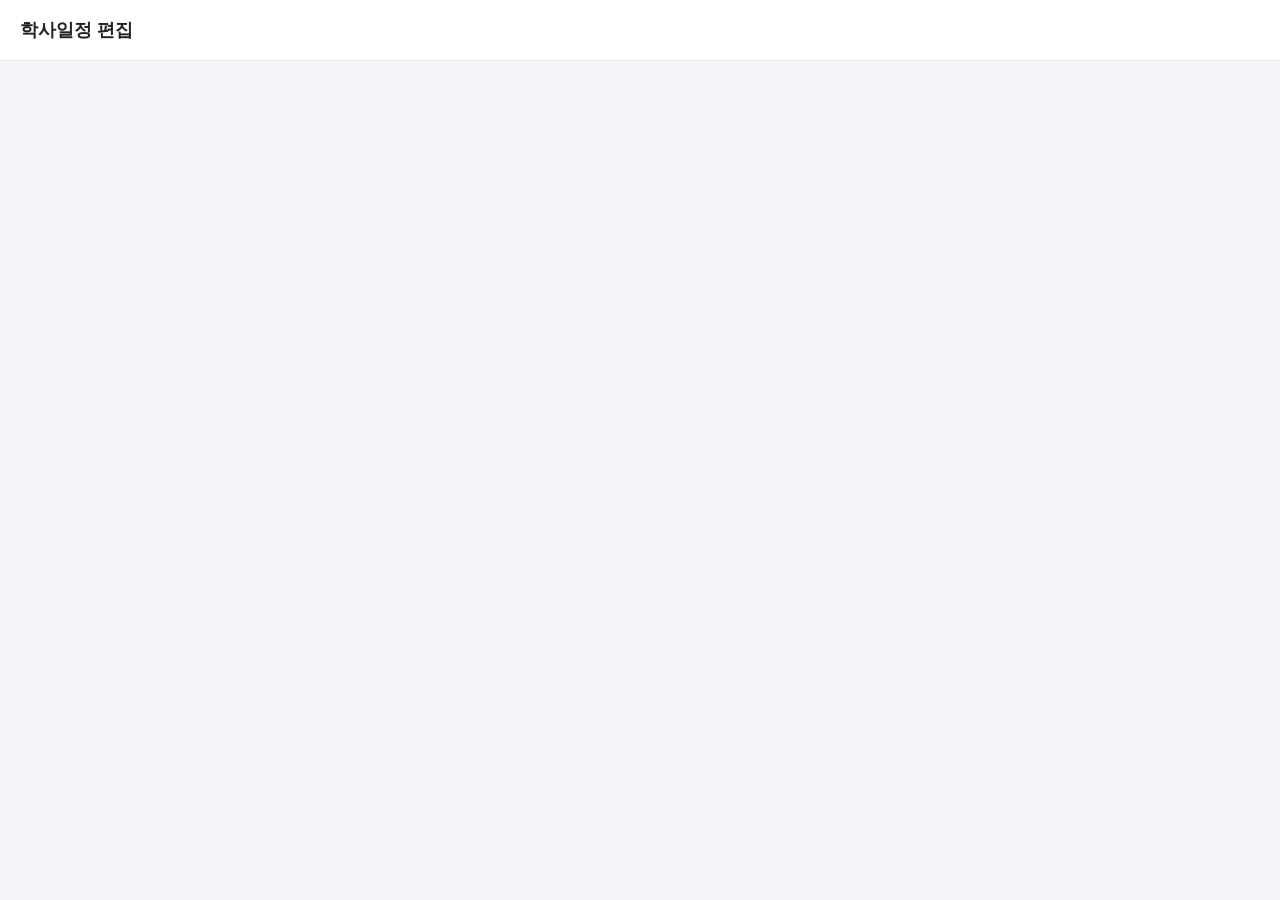
==== edit.html @ 83ceea02 "first commit" ====
<!doctype html>
<html lang="ko">
  <head>
    <meta charset="UTF-8" />
    <meta
      name="viewport"
      content="width=device-width, initial-scale=1, viewport-fit=cover"
    />
    <title>일정 편집 · 학사일정</title>
    <link rel="stylesheet" href="edit.css" />
    <script type="module" src="edit.js"></script>
  </head>
  <body class="loading">
    <header>
      <h1>학사일정 편집</h1>
      <div class="right">
        <span id="userEmail"></span>
        <a href="index.html">캘린더 보기</a>
        <button id="inputEditCode" type="button">편집코드재입력</button>
      </div>

    </header>
    <main>
      <!-- 입력 / 수정 폼 -->
      <section>
        <h2>
          <span id="formTitle">새 일정 추가</span>
          <span id="modeBadge" class="mode-badge mode-new">추가</span>
        </h2>
        <form id="scheduleForm" autocomplete="off">
          <input type="hidden" id="fId" />
          <div class="form-grid">
            <label
              >날짜 *
              <input
                type="text"
                id="fDate"
                required
                
              />
            </label>
            <label
              >교시
              <input type="text" id="fKyosi" placeholder="예: 3 또는 3-4" />
            </label>
            <label class="full"
              >제목 *
              <input type="text" id="fTitle" maxlength="100" required />
            </label>
            <label class="full"
              >설명
              <textarea id="fDescr"></textarea>
            </label>
            <label class="full"
              >준비물
              <textarea id="fPrepa"></textarea>
            </label>
            <label class="full"
              >수행평가여부
              <input type="text" id="fSuhang" placeholder="예: Y"></ㅑtextarea>
            </label>
          </div>
          <div class="form-actions">
            <button type="submit" id="saveBtn" class="btn btn-primary">
              저장
            </button>
            <button type="button" id="resetBtn" class="btn btn-ghost">
              새로 작성
            </button>
          </div>
        </form>
      </section>

      <!-- 일정 목록 -->
      <section>
        <div class="list-head">
          <h2 style="margin: 0">일정 목록</h2>
          <div class="month-nav">
            <button type="button" class="btn btn-ghost btn-sm" id="prevMonth">
              ◀
            </button>
            <input type="month" id="monthPicker" />
            <button type="button" class="btn btn-ghost btn-sm" id="nextMonth">
              ▶
            </button>
          </div>
        </div>
        <div class="table-wrap">
          <table>
            <thead>
              <tr>
                <th>날짜</th>
                <th>교시</th>
                <th>제목</th>
                <th class="hide-sm">설명</th>
                <th class="hide-sm">준비물</th>
                <th class="hide-sm">수행</th>
                <th></th>
              </tr>
            </thead>
            <tbody id="listBody"></tbody>
          </table>
        </div>
      </section>
    </main>

    <div id="toast"></div>

  </body>
</html>
---- edit.css ----
* {
  box-sizing: border-box;
}
body {
  margin: 0;
  background: #f3f5f9;
  color: #222;
  font-family: "Pretendard", "Malgun Gothic", sans-serif;
  display: flex;
  flex-direction: column;
}
body.loading main,
body.loading header .right {
  visibility: hidden;
}

header {
  display: flex;
  align-items: center;
  justify-content: space-between;
  gap: 12px;
  padding: 14px 20px;
  background: #fff;
    border-bottom: 1px solid #e3e7ee;
  position: sticky;
  top: 0;
  z-index: 10;
}
header h1 {
  font-size: 18px;
  margin: 0;
}
header .right {
  display: flex;
  align-items: center;
  gap: 10px;
  font-size: 13px;
  color: #666;
}
header a,
header button {
  font-size: 13px;
  padding: 6px 12px;
  border-radius: 6px;
  border: 1px solid #cfd5df;
  background: #fff;
  color: #333;
  text-decoration: none;
  cursor: pointer;
}

#inputEditCode {
  background: #333;
  color: #fff;
}
main {
  max-width: 1000px;
  margin: 0 auto;
  padding: 20px 16px 60px;
  display: grid;
  gap: 20px;
}
section {
  background: #fff;
  border-radius: 12px;
  box-shadow: 0 2px 10px rgba(0, 0, 0, 0.05);
  padding: 20px;
}
h2 {
  font-size: 16px;
  margin: 0 0 14px;
}

/* 입력 폼 */
.form-grid {
  display: grid;
  grid-template-columns: 1fr 1fr;
  gap: 12px;
}
.form-grid .full {
  grid-column: 1 / -1;
}
label {
  display: flex;
  flex-direction: column;
  gap: 4px;
  font-size: 13px;
  color: #555;
}
input,
textarea {
  padding: 9px 11px;
  border: 1px solid #cfd5df;
  border-radius: 8px;
  font-size: 14px;
  font-family: inherit;
}
textarea {
  resize: vertical;
  min-height: 60px;
}
input:focus,
textarea:focus {
  outline: none;
  border-color: #2f6fed;
}
.form-actions {
  display: flex;
  gap: 8px;
  margin-top: 14px;
}
.btn {
  padding: 9px 16px;
  border-radius: 8px;
  border: 1px solid transparent;
  font-size: 14px;
  cursor: pointer;
}
.btn-primary {
  background: #2f6fed;
  color: #fff;
  font-weight: 600;
}
.btn-primary:disabled {
  background: #9db8f5;
  cursor: wait;
}
.btn-ghost {
  background: #fff;
  border-color: #cfd5df;
  color: #333;
}
.btn-sm {
  padding: 5px 10px;
  font-size: 12px;
  border-radius: 6px;
}
.btn-edit {
  background: #eef3ff;
  color: #2f6fed;
}
.btn-del {
  background: #fdeeee;
  color: #d33;
}
.mode-badge {
  font-size: 12px;
  padding: 2px 8px;
  border-radius: 10px;
  margin-left: 6px;
  vertical-align: middle;
}
.mode-new {
  background: #e8f6ec;
  color: #1a8a3a;
}
.mode-edit {
  background: #fff4e0;
  color: #b86e00;
}

/* 목록 */
.list-head {
  display: flex;
  align-items: center;
  justify-content: space-between;
  gap: 10px;
  margin-bottom: 12px;
  flex-wrap: wrap;
}
.month-nav {
  display: flex;
  align-items: center;
  gap: 6px;
}
.month-nav input {
  padding: 6px 8px;
}
.table-wrap {
  overflow-x: auto;
}
table {
  width: 100%;
  border-collapse: collapse;
  font-size: 14px;
}
th,
td {
  padding: 9px 8px;
  border-bottom: 1px solid #edf0f4;
  text-align: left;
  vertical-align: top;
}
th {
  font-size: 12px;
  color: #888;
  font-weight: 600;
  white-space: nowrap;
}
td.date {
  white-space: nowrap;
  font-variant-numeric: tabular-nums;
}
td.multi {
  white-space: pre-wrap;
  color: #555;
  max-width: 240px;
}
td.actions {
  white-space: nowrap;
  text-align: right;
}
tr.editing td {
  background: #fffaf0;
}
.empty {
  text-align: center;
  color: #999;
  padding: 30px 0;
}

#toast {
  position: fixed;
  left: 50%;
  bottom: 24px;
  transform: translateX(-50%);
  background: #222;
  color: #fff;
  padding: 10px 18px;
  border-radius: 8px;
  font-size: 14px;
  opacity: 0;
  pointer-events: none;
  transition: opacity 0.2s;
}
#toast.show {
  opacity: 0.92;
}
#toast.err {
  background: #c62828;
}

@media (max-width: 640px) {
  .form-grid {
    grid-template-columns: 1fr;
  }
  th.hide-sm,
  td.hide-sm {
    display: none;
  }
}
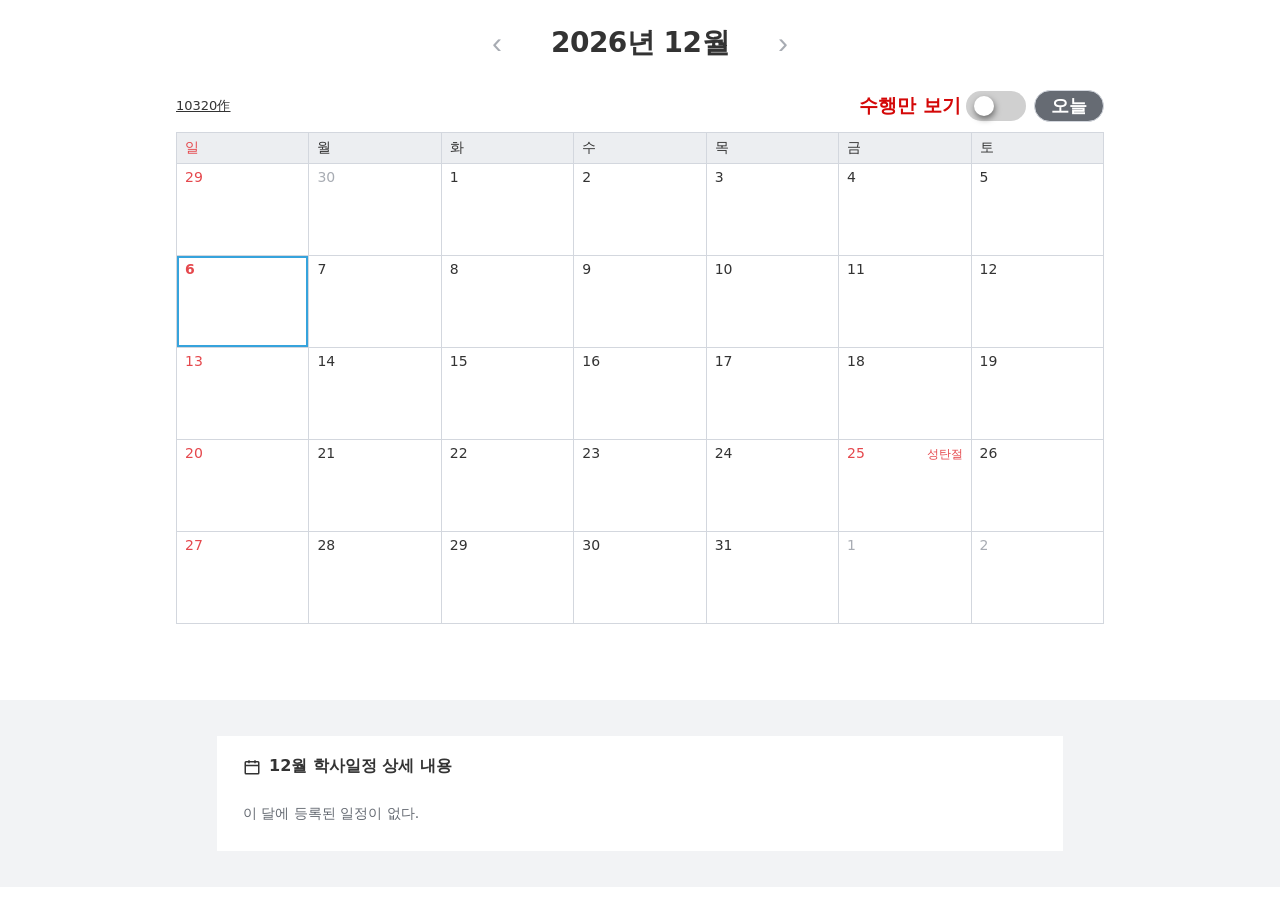
==== commit dcd8c77b: "set config.js" ====
--- a/edit.html
+++ b/edit.html
@@ -8,6 +8,7 @@
     />
     <title>일정 편집 · 학사일정</title>
     <link rel="stylesheet" href="edit.css" />
+    <script type="module" src="config.js"></script>
     <script type="module" src="edit.js"></script>
   </head>
   <body class="loading">
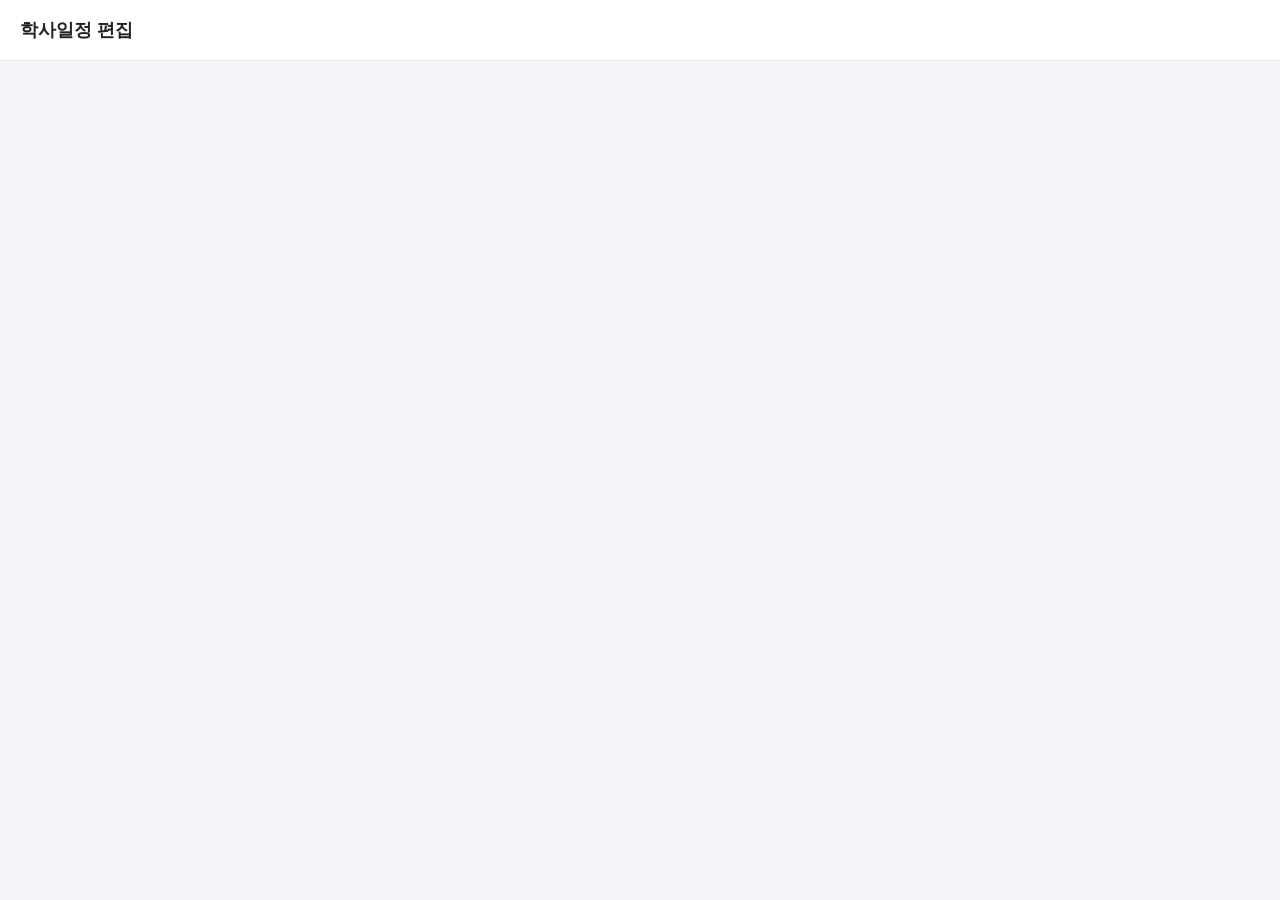
==== commit 39bf3383: "today render 등" ====
--- a/edit.html
+++ b/edit.html
@@ -8,7 +8,7 @@
     />
     <title>일정 편집 · 학사일정</title>
     <link rel="stylesheet" href="edit.css" />
-    <script type="module" src="config.js"></script>
+    <script src="config.js"></script>
     <script type="module" src="edit.js"></script>
   </head>
   <body class="loading">
@@ -16,10 +16,9 @@
       <h1>학사일정 편집</h1>
       <div class="right">
         <span id="userEmail"></span>
-        <a href="index.html">캘린더 보기</a>
-        <button id="inputEditCode" type="button">편집코드재입력</button>
+        <a href="/">캘린더</a>
+        <button id="inputEditCode" type="button">편집코드</button>
       </div>
-
     </header>
     <main>
       <!-- 입력 / 수정 폼 -->
@@ -33,12 +32,7 @@
           <div class="form-grid">
             <label
               >날짜 *
-              <input
-                type="text"
-                id="fDate"
-                required
-                
-              />
+              <input type="text" id="fDate" required />
             </label>
             <label
               >교시
@@ -58,7 +52,7 @@
             </label>
             <label class="full"
               >수행평가여부
-              <input type="text" id="fSuhang" placeholder="예: Y"></ㅑtextarea>
+              <input type="text" id="fSuhang" placeholder="예: Y" />
             </label>
           </div>
           <div class="form-actions">
@@ -106,6 +100,5 @@
     </main>
 
     <div id="toast"></div>
-
   </body>
 </html>
--- a/edit.css
+++ b/edit.css
@@ -21,7 +21,7 @@
   gap: 12px;
   padding: 14px 20px;
   background: #fff;
-    border-bottom: 1px solid #e3e7ee;
+  border-bottom: 1px solid #e3e7ee;
   position: sticky;
   top: 0;
   z-index: 10;
